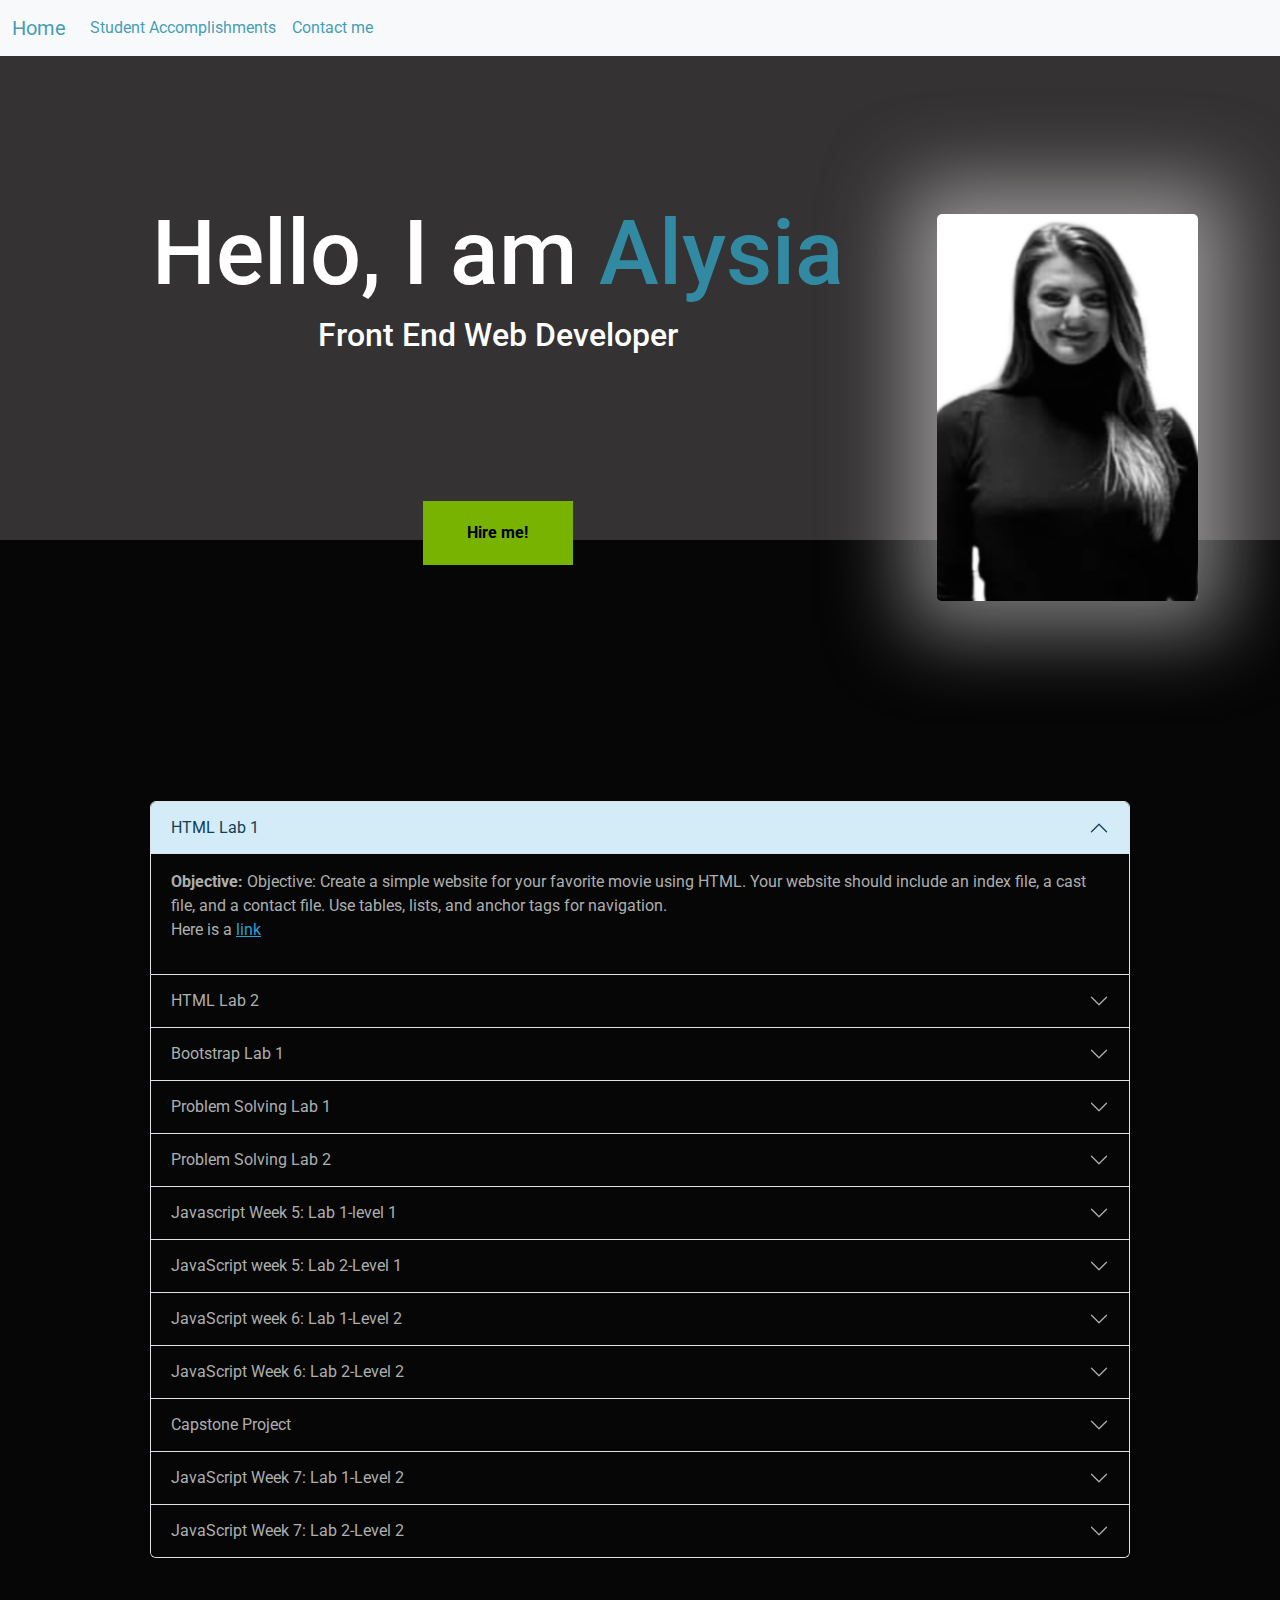
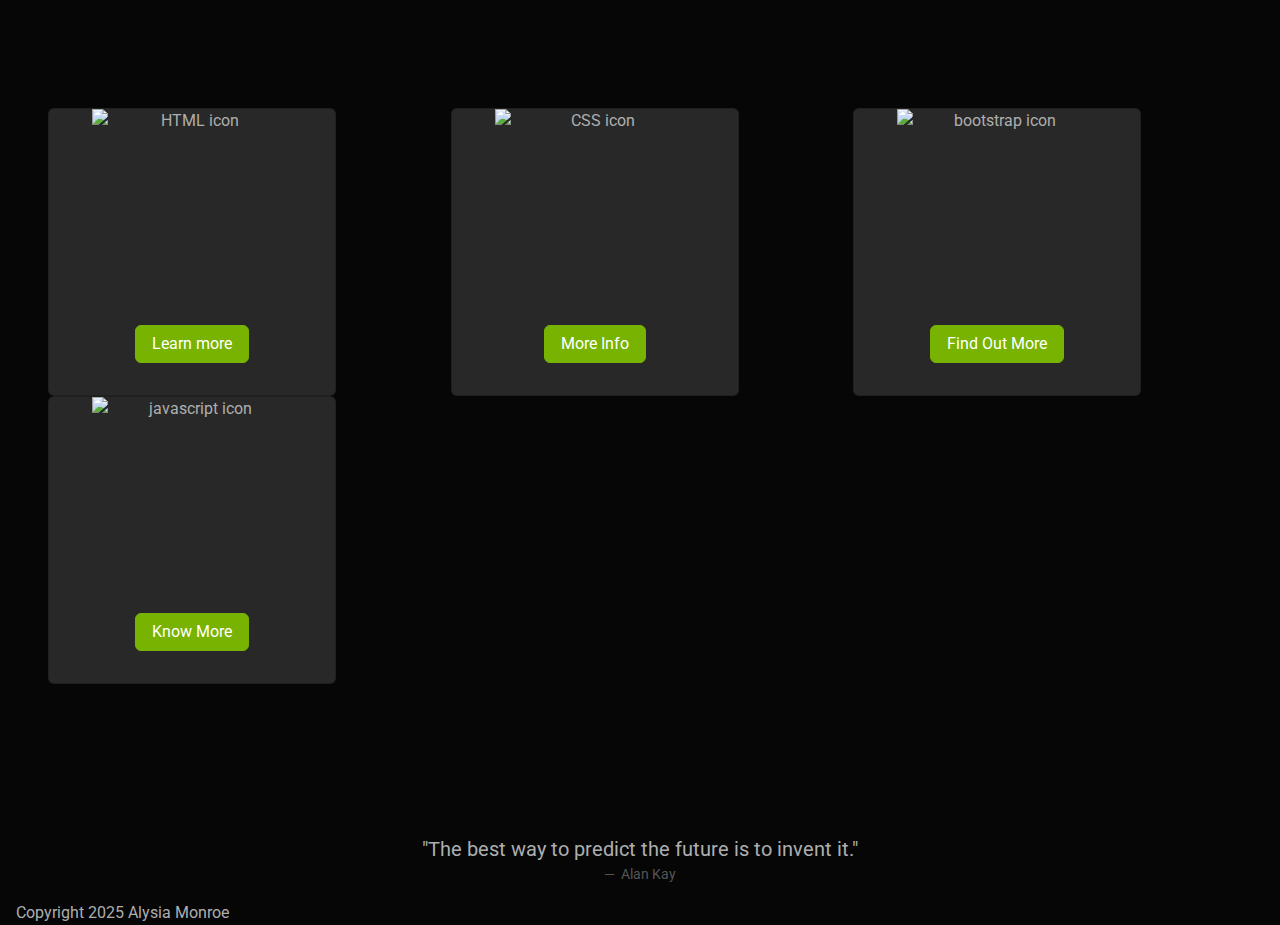
==== index.html @ daa877c4 "first submission" ====
<!DOCTYPE html>
<html lang="en">
  <head>
    <meta charset="UTF-8" />
    <meta name="viewport" content="width=device-width, initial-scale=1.0" />
    <title>Capstone Project|Week 8</title>
    <!--linked bootstrap-->
    <link rel="stylesheet" href="bootstrap.min (7).css" />
    <!--linked stylesheet-->
    <link rel="stylesheet" href="stylesheet.css" />
  </head>
  <body>
    <header>
      <!--start of navigation bar-->
      <nav class="navbar navbar-expand-md bg-body-tertiary">
        <div class="container-fluid">
          <a class="navbar-brand" aria-current="page" href="index.html"
            ><span id="blueName">Home</span></a
          >
          <button
            class="navbar-toggler"
            type="button"
            data-bs-toggle="collapse"
            data-bs-target="#navbarNav"
            aria-controls="navbarNav"
            aria-expanded="false"
            aria-label="Toggle navigation"
          >
            <span class="navbar-toggler-icon"></span>
          </button>
          <div class="collapse navbar-collapse" id="navbarNav">
            <ul class="navbar-nav">
              <li class="nav-item">
                <a
                  class="nav-link active"
                  aria-current="page"
                  href="accomplishments.html"
                  ><span id="blueName">Student Accomplishments</span></a
                >
              </li>

              <li class="nav-item">
                <a class="nav-link active" href="contact.html"
                  ><span id="blueName">Contact me</span></a
                >
              </li>
            </ul>
          </div>
        </div>
      </nav>
    </header>
    <main>
      <!---start of first grid system for image and h1-->
      <div class="container text-center mt-5">
        <div class="row">
          <div class="col-md mt-5 pt-5">
            <h1 class="giant-text">
              Hello, I am <span id="blueName">Alysia</span>
            </h1>
            <h4>Front End Web Developer</h4>
            <!--link for 1st button-->
            <div class="button-container margin-top: -60px">
              <div
                id="startButton"
                class="btn-success"
                style="color: black; cursor: pointer; margin-top: -60px"
              >
                Hire me!
              </div>
              <div id="output"></div>
            </div>
          </div>
          <div class="col-md-3">
            <img
              src="IMG_1224.jpg"
              alt="womans portrait"
              class="img-fluid"
              style="
                box-shadow: 0px 0px 80px 30px rgba(246, 244, 244, 0.5);
                border-radius: 5px;
                width: 300px;
                height: auto;
                margin-top: 110px;
              "
            />
          </div>
        </div>
      </div>

      <!-- start of accordian-->
      <div style="margin: 150px; padding-top: 50px">
        <div class="accordion" id="accordionPanelsStayOpenExample">
          <div class="accordion-item">
            <h2 class="accordion-header">
              <button
                class="accordion-button"
                type="button"
                data-bs-toggle="collapse"
                data-bs-target="#panelsStayOpen-collapseOne"
                aria-expanded="true"
                aria-controls="panelsStayOpen-collapseOne"
              >
                HTML Lab 1
              </button>
            </h2>
            <div
              id="panelsStayOpen-collapseOne"
              class="accordion-collapse collapse show"
            >
              <div class="accordion-body">
                <strong>Objective:</strong>
                Objective: Create a simple website for your favorite movie using
                HTML. Your website should include an index file, a cast file,
                and a contact file. Use tables, lists, and anchor tags for
                navigation.
                <p>
                  Here is a
                  <a href="https://github.com/Monroealysia8/week-1-lab">
                    link</a
                  >
                </p>
              </div>
            </div>
          </div>
          <div class="accordion-item">
            <h2 class="accordion-header">
              <button
                class="accordion-button collapsed"
                type="button"
                data-bs-toggle="collapse"
                data-bs-target="#panelsStayOpen-collapseTwo"
                aria-expanded="false"
                aria-controls="panelsStayOpen-collapseTwo"
              >
                HTML Lab 2
              </button>
            </h2>
            <div
              id="panelsStayOpen-collapseTwo"
              class="accordion-collapse collapse"
            >
              <div class="accordion-body">
                <strong>Objective:</strong>

                The objective of this project is to create a local news website
                consisting of three pages: index.html, sports.html, and
                economy.html. The index.html page should display the top 3 most
                important news items, while the sports.html page will feature
                sports-related content along with 3 relevant images. The
                economy.html page should present a table of stock information,
                including 5 entries with stock names and prices. Each page
                should have a consistent layout with navigation, main content,
                and footer sections. The navigation links should allow users to
                switch between pages seamlessly. Furthermore, the website should
                be styled with a uniform font family and appropriate text
                styling to ensure readability and enhance the presentation of
                the content.
                <p>
                  Here is a
                  <a href="https://monroealysia8.github.io/Local-News/">
                    link</a
                  >
                </p>
              </div>
            </div>
          </div>
          <div class="accordion-item">
            <h2 class="accordion-header">
              <button
                class="accordion-button collapsed"
                type="button"
                data-bs-toggle="collapse"
                data-bs-target="#panelsStayOpen-collapseThree"
                aria-expanded="false"
                aria-controls="panelsStayOpen-collapseThree"
              >
                Bootstrap Lab 1
              </button>
            </h2>
            <div
              id="panelsStayOpen-collapseThree"
              class="accordion-collapse collapse"
            >
              <div class="accordion-body">
                <strong>Objective:</strong>
                <p>
                  The goal of this project is to create a responsive and
                  visually appealing portfolio website using Bootstrap 5.
                </p>
                <p>
                  The website should include a navigation bar, a grid layout for
                  different sections (Home, About, Projects, and Contact), a
                  carousel in the Home section, and project showcase cards in
                  the Projects section.
                </p>
                <p>
                  The layout should be fully responsive, adjusting seamlessly to
                  different screen sizes, and styled using Bootstrap’s utility
                  classes.
                </p>
                <p>
                  This project will demonstrate the ability to implement key
                  Bootstrap components and create a functional and attractive
                  portfolio.
                </p>
                <p>
                  Here is a
                  <a href="https://monroealysia8.github.io/bootstrap-lab-1/">
                    link</a
                  >
                </p>
              </div>
            </div>
          </div>
          <div class="accordion-item">
            <h2 class="accordion-header">
              <button
                class="accordion-button collapsed"
                type="button"
                data-bs-toggle="collapse"
                data-bs-target="#panelsStayOpen-collapseFour"
                aria-expanded="false"
                aria-controls="panelsStayOpen-collapseFour"
              >
                Problem Solving Lab 1
              </button>
            </h2>
            <div
              id="panelsStayOpen-collapseFour"
              class="accordion-collapse collapse"
            >
              <div class="accordion-body">
                <strong>Objective:.</strong>
                <p>
                  Develop the flowchart and pseudocode for the following
                  exercises
                </p>
                <p>
                  1. Calculating the Perimeter of a Rectangle: Create a
                  flowchart and pseudocode to calculate the perimeter of a
                  rectangle given its length and width.
                </p>
                <p>
                  2. Calculating the Area of a Rectangle: Create a flowchart and
                  pseudocode to calculate the area of a rectangle given its
                  length and width.
                </p>
                <p>
                  3. Largest of 2 Numbers: Create a flowchart and pseudocode to
                  find the largest of 2 numbers provided by the user.
                </p>

                <p>
                  Here is a<a
                    href="https://monroealysia8.github.io/Problem-Solving-Lab-1/"
                  >
                    link</a
                  >
                </p>
              </div>
            </div>
          </div>
          <div class="accordion-item">
            <h2 class="accordion-header">
              <button
                class="accordion-button collapsed"
                type="button"
                data-bs-toggle="collapse"
                data-bs-target="#panelsStayOpen-collapseSix"
                aria-expanded="false"
                aria-controls="panelsStayOpen-collapseSix"
              >
                Problem Solving Lab 2
              </button>
            </h2>
            <div
              id="panelsStayOpen-collapseSix"
              class="accordion-collapse collapse"
            >
              <div class="accordion-body">
                <strong>Objective:</strong>
                <p>
                  Develop the flowchart and pseudocode for the following
                  exercises
                </p>
                <p>
                  1. Determining if a Student Passed or Failed: Create a
                  flowchart and pseudocode to determine if a student passed or
                  failed based on their score. The passing score is 50 or above.
                </p>
                <p>2. Deciding What to Wear Based on Temperature:</p>
                <ul>
                  <li>
                    Create a flowchart and pseudocode to decide what to wear
                    based on the temperature (Celsius).
                  </li>

                  <li>
                    If the temperature is above 30 degrees Celsius, recommend
                    Wear light clothing.
                  </li>
                  <li>
                    If the temperature is between 20 and 30 degrees Celsius,
                    recommend Wear moderate clothing.
                  </li>
                  <li>Any other temperature, recommend Wear warm clothing.</li>
                </ul>
                <p>
                  3. Determining if a Person Can Enter a Movie Based on Age:
                </p>

                <ul>
                  <li>
                    Create a flowchart and pseudocode to check if a person can
                    enter a movie based on their age.
                  </li>
                  <li>
                    The movie has an age restriction of 18 years or older.
                  </li>
                </ul>
                <p>
                  Here is a<a
                    href="https://monroealysia8.github.io/Problem-Solving-Lab-2/"
                  >
                    link</a
                  >
                </p>
              </div>
            </div>
          </div>
          <div class="accordion-item">
            <h2 class="accordion-header">
              <button
                class="accordion-button collapsed"
                type="button"
                data-bs-toggle="collapse"
                data-bs-target="#panelsStayOpen-collapseSeven"
                aria-expanded="false"
                aria-controls="panelsStayOpen-collapseSeven"
              >
                Javascript Week 5: Lab 1-level 1
              </button>
            </h2>
            <div
              id="panelsStayOpen-collapseSeven"
              class="accordion-collapse collapse"
            >
              <div class="accordion-body">
                <strong>Objective:</strong>
                <p>Temperature Converter:</p>
                <ul>
                  <li>
                    Create a program that asks the user to input a temperature
                    in Celsius.
                  </li>
                  <li>Convert the temperature to Fahrenheit.</li>
                  <li>Display a message with the conversion.</li>
                  <li>(input°C * 9/5) + 32</li>
                </ul>
                <p>Age Verification:</p>
                <ul>
                  <li>
                    Write a program that asks the user to input their age.
                  </li>
                  <li>
                    Determine if the user is a minor, an adult, or a senior
                    citizen.
                  </li>
                  <li>Display the previous determination.</li>
                </ul>
                <p>Simple Calculator:</p>
                <ul>
                  <li>
                    Write a program that asks the user to input two numbers.
                  </li>
                  <li>
                    The user will choose an operation (addition, subtraction,
                    multiplication, division).
                  </li>
                  <li>Perform the chosen operation on the two numbers.</li>
                  <li>Display the result of the operation.</li>
                </ul>
                <p>
                  Here is a<a
                    href="https://monroealysia8.github.io/lab-1-javascript/"
                  >
                    link</a
                  >
                </p>
              </div>
            </div>
          </div>
          <div class="accordion-item">
            <h2 class="accordion-header">
              <button
                class="accordion-button collapsed"
                type="button"
                data-bs-toggle="collapse"
                data-bs-target="#panelsStayOpen-collapseFive"
                aria-expanded="false"
                aria-controls="panelsStayOpen-collapseFive"
              >
                JavaScript week 5: Lab 2-Level 1
              </button>
            </h2>
            <div
              id="panelsStayOpen-collapseFive"
              class="accordion-collapse collapse"
            >
              <div class="accordion-body">
                <strong>Objective:</strong>
                <p>
                  1. Smallest of Three Numbers- Problem Statement: Create a
                  function that takes three numbers as input and determines the
                  smallest number.
                </p>
                <ul>
                  <li>Take three numbers from 3 inputs.</li>
                  <li>Compare the numbers to find the smallest.</li>
                  <li>Print the smallest number.</li>
                </ul>
                <p>
                  Here is a<a
                    href="https://monroealysia8.github.io/Problem-Solving-Lab-2/"
                  >
                    link</a
                  >
                </p>
              </div>
            </div>
          </div>
          <div class="accordion-item">
            <h2 class="accordion-header">
              <button
                class="accordion-button collapsed"
                type="button"
                data-bs-toggle="collapse"
                data-bs-target="#panelsStayOpen-collapseFive"
                aria-expanded="false"
                aria-controls="panelsStayOpen-collapseFive"
              >
                JavaScript week 6: Lab 1-Level 2
              </button>
            </h2>
            <div
              id="panelsStayOpen-collapseFive"
              class="accordion-collapse collapse"
            >
              <div class="accordion-body">
                <strong>Objective:</strong>
                <p>Array Manipulation and HTML Rendering using Bootstrap</p>
                <p>Task 1: Number Array Manipulation</p>
                <p>Given a numerical array: Let = [100, 456, 98, 45, 43, 73]</p>

                <ul>
                  <li>
                    Render all elements of the numbers array as a list on an
                    HTML page.
                  </li>
                  <li>
                    Render only the even numbers from the numbers array as a
                    list on an HTML page.
                  </li>
                </ul>
                <p>
                  Here is a<a href="https://monroealysia8.github.io/Lab-1/">
                    link</a
                  >
                </p>
              </div>
            </div>
          </div>
          <div class="accordion-item">
            <h2 class="accordion-header">
              <button
                class="accordion-button collapsed"
                type="button"
                data-bs-toggle="collapse"
                data-bs-target="#panelsStayOpen-collapseFive"
                aria-expanded="false"
                aria-controls="panelsStayOpen-collapseFive"
              >
                JavaScript Week 6: Lab 2-Level 2
              </button>
            </h2>
            <div
              id="panelsStayOpen-collapseFive"
              class="accordion-collapse collapse"
            >
              <div class="accordion-body">
                <strong>Objective:</strong>
                <p>
                  Working with Arrays of Objects and Rendering Information on
                  HTML
                </p>
                <p>Task 1: Music Bands</p>
                <p>
                  Create an array named bands that contains objects representing
                  different music bands.
                </p>
                <p>Each band object should have the following properties:</p>

                <ul>
                  <li>name (string): The name of the band.</li>
                  <li>genre (string): The genre of music the band plays.</li>
                  <li>formedYear (number): The year the band was formed.</li>
                  <li>
                    active (boolean): Whether the band is currently active.
                  </li>
                </ul>
                <p>Render the Information on HTML:</p>
                <ul>
                  <li>
                    Write a function that takes the bands array and renders the
                    information on an HTML page.
                  </li>
                  <li>
                    Display each band's name, genre, and the year they were
                    formed.
                  </li>
                  <li>Indicate whether the band is currently active.</li>
                </ul>
                <p>Task 2: Restaurants</p>
                <p>
                  Create an array named restaurants that contains objects
                  representing different restaurants.
                </p>
                <p>
                  Each restaurant object should have the following properties:
                </p>
                <ul>
                  <li>name (string): The name of the restaurant.</li>
                  <li>
                    cuisine (string): The type of cuisine the restaurant serves.
                  </li>
                  <li>location (string): The location of the restaurant.</li>
                  <li>
                    rating (number): The average rating of the restaurant (out
                    of 5).
                  </li>
                </ul>
                <p>Render the Information on HTML:</p>
                <ul>
                  <li>
                    Write a function that takes the restaurants array and
                    renders the information on an HTML page.
                  </li>
                  <li>
                    Display each restaurant's name, cuisine, location, and
                    rating.
                  </li>
                </ul>
                <p>Task 3: Supermarket Products</p>
                <p>
                  Create an array named products that contains objects
                  representing basic supermarket products.
                </p>
                <p>Each product object should have the following properties:</p>
                <ul>
                  <li>name (string): The name of the product.</li>
                  <li>
                    category (string): The category the product belongs to
                    (e.g., dairy, produce, etc.).
                  </li>
                  <li>price (number): The price of the product.</li>
                  <li>
                    inStock (boolean): Whether the product is currently in
                    stock.
                  </li>
                </ul>
                <p>Render the Information on HTML:</p>
                <ul>
                  <li>
                    Write a function that takes the products array and renders
                    the information on an HTML page.
                  </li>
                  <li>
                    Display each product's name, category, price, and stock
                    status.
                  </li>
                </ul>
                <p>Submission</p>
                <ul>
                  <li>
                    Create an HTML file for each task (bands.html,
                    restaurants.html, products.html).
                  </li>
                  <li>Use a navigation bar</li>
                  <li>Use Bootstrap 5</li>
                  <li>
                    Ensure your HTML and JavaScript files are well-organized and
                    commented.
                  </li>
                </ul>
                <p>
                  Here is a<a href="https://monroealysia8.github.io/Lab-2/">
                    link</a
                  >
                </p>
              </div>
            </div>
          </div>
          <div class="accordion-item">
            <h2 class="accordion-header">
              <button
                class="accordion-button collapsed"
                type="button"
                data-bs-toggle="collapse"
                data-bs-target="#panelsStayOpen-collapseFive"
                aria-expanded="false"
                aria-controls="panelsStayOpen-collapseFive"
              >
                Capstone Project
              </button>
            </h2>
            <div
              id="panelsStayOpen-collapseFive"
              class="accordion-collapse collapse"
            >
              <div class="accordion-body">
                <strong>Objective:</strong>
                <p>Style part of your content with Bootstrap classes</p>

                <ul>
                  <li>
                    Include responsive design on both pages Include Bootstrap
                    Grid on at least one page
                  </li>
                  <li>
                    Include at least one of the following: bootstrap nav, card,
                    or list group
                  </li>
                  <li>Include at least one bootstrap button</li>
                  <li>
                    Include at least one element with bootstrap margin or
                    padding
                  </li>
                </ul>
                <p>Style part of your content with regular CSS</p>
                <ul>
                  <li>Use at least one id selector</li>
                  <li>Use at least one class selector</li>
                </ul>
                <p>HTML:</p>

                <ul>
                  <li>Include a navigation bar to switch between pages</li>
                  <li>Includes at least 2 pages</li>
                  <li>Include at least one list (unordered or ordered)</li>
                  <li>Include at least 2 buttons</li>
                  <li>
                    The navbar should be on each page, and allow navigation to
                    every page
                  </li>
                </ul>
                <p>JavaScript:</p>
                <ul>
                  <li>
                    Each button in the HTML should have a click eventListener
                  </li>
                  <li>
                    Use at least one loop (for, while) OR array method like
                    forEach(), map() or reduce()
                  </li>
                </ul>
                <p>Best practices:</p>

                <ul>
                  <li>Correct HTML formatting</li>
                  <li>
                    Content inside of the
                    <body></body>
                    tag
                  </li>
                  <li>Correct use of open / closing tags</li>
                  <li>
                    Correct JavaScript formatting - no unused variables /
                    functions
                  </li>
                  <li>Correct CSS formatting - no unused ids, classes</li>
                </ul>

                <p>Version control</p>
                <ul>
                  <li>The code should be stored in a GitHub repository</li>
                </ul>
                <p>Deployment</p>
                <ul>
                  <li>The site should be deployed on GitHub Pages</li>
                </ul>
                <p>
                  Here is a<a href="https://monroealysia8.github.io/Lab-2/">
                    link</a
                  >
                </p>
              </div>
            </div>
          </div>
          <div class="accordion-item">
            <h2 class="accordion-header">
              <button
                class="accordion-button collapsed"
                type="button"
                data-bs-toggle="collapse"
                data-bs-target="#panelsStayOpen-collapseFive"
                aria-expanded="false"
                aria-controls="panelsStayOpen-collapseFive"
              >
                JavaScript Week 7: Lab 1-Level 2
              </button>
            </h2>
            <div
              id="panelsStayOpen-collapseFive"
              class="accordion-collapse collapse"
            >
              <div class="accordion-body">
                <strong>Objective:</strong>
                <p>
                  Starter data: let daysWeather = [ {"day": "Sunday",
                  "temperature": 60, "rainfall": 0.2}, {"day": "Monday",
                  "temperature": 55, "rainfall": 0}, {"day": "Tuesday",
                  "temperature": 63, "rainfall": 0.3}, {"day": "Wednesday",
                  "temperature": 57, "rainfall": 0.25}, ]
                </p>

                <ul>
                  <li>
                    Create a table with the column names "day", "temperature",
                    and "rain". Then, use a for loop to create a row on the
                    table for each object in the "daysWeather" array.
                  </li>
                  <li>
                    Add a button and a paragraph below the table. The button
                    should have the text "avgTemp". When the button is clicked,
                    calculate the average temperature for the displayed days.
                    Then display the average in the paragraph tag right below
                    the button.
                  </li>
                  <li>
                    Add another button and a paragraph tag below the table. The
                    button should have the text "maxRain". When the button is
                    clicked, you should find which displayed day had the highest
                    rain.
                  </li>
                </ul>
                <p>
                  Here is a<a
                    href="https://github.com/Monroealysia8/lab-1-javascript"
                  >
                    link</a
                  >
                </p>
              </div>
            </div>
          </div>
          <div class="accordion-item">
            <h2 class="accordion-header">
              <button
                class="accordion-button collapsed"
                type="button"
                data-bs-toggle="collapse"
                data-bs-target="#panelsStayOpen-collapseFive"
                aria-expanded="false"
                aria-controls="panelsStayOpen-collapseFive"
              >
                JavaScript Week 7: Lab 2-Level 2
              </button>
            </h2>
            <div
              id="panelsStayOpen-collapseFive"
              class="accordion-collapse collapse"
            >
              <div class="accordion-body">
                <strong>Objective:</strong>
                <p>Building a Simple Amazon-like Shopping Cart</p>
                <p>
                  let products = [{ id: 1, name: 'Echo Dot', price: 29.99,
                  quantity: 1 }, { id: 2, name: 'Fire TV Stick', price: 39.99,
                  quantity: 2 }, { id: 3, name: 'Kindle Paperwhite', price:
                  119.99, quantity: 1 }, { id: 4, name: 'Echo Show 5', price:
                  89.99, quantity: 0 }, { id: 5, name: 'Fire Tablet', price:
                  49.99, quantity: 3 }, { id: 6, name: 'Ring Video Doorbell',
                  price: 99.99, quantity: 1 }];
                </p>
                <ul>
                  <p>Calculate Total Invoice Amount:</p>
                  <li>
                    Create a JavaScript function to calculate the total invoice
                    amount based on the provided product array.
                  </li>
                  <li>
                    Use a for loop to iterate through the products, multiplying
                    price by quantity for each item and adding it to a total.
                  </li>
                  <li>output the calculated total.</li>
                </ul>
                <p>Render Cart Items:</p>
                <ul>
                  <li>
                    Create a JavaScript function to render the cart items as
                    rows in the Bootstrap table.
                  </li>
                  <li>
                    Use a for loop to iterate through the products, creating a
                    table row for each item and populating the cells with
                    product information.
                  </li>
                  <li>
                    Attach an event listener to the "Show Cart" button to call
                    the render function.
                  </li>
                </ul>
                <p>
                  Here is a<a
                    href="https://github.com/Monroealysia8/lab-2-javascript"
                  >
                    link</a
                  >
                </p>
              </div>
            </div>
          </div>
        </div>
      </div>
      <!--start of 2nd grid and 4 cards-->
      <div class="d-flex gap-5 justify-content-center m-5">
        <div id="section" class="row">
          <div class="col">
            <div
              class="card d-flex align-items-center text-center"
              style="width: 18rem"
            >
              <img
                src="https://mkornyev.github.io/my_images/html5.png"
                class="icon"
                alt="HTML icon"
              />
              <div class="card-body d-flex flex-column align-items-center">
                <div class="card-button-container">
                  <p href="#section" class="btn btn-success">Learn more</p>
                </div>
              </div>
            </div>
          </div>
          <div class="col">
            <div
              class="card d-flex align-items-center text-center"
              style="width: 18rem"
            >
              <img
                src="https://raw.githubusercontent.com/kadir014/kadir014.github.io/master/assets/csslogo.png"
                class="icon"
                alt="CSS icon"
              />
              <div class="card-body">
                <p href="#section" class="btn btn-success">More Info</p>
              </div>
            </div>
          </div>
          <div class="col">
            <div
              class="card d-flex align-items-center text-center"
              style="width: 18rem"
            >
              <img
                src="https://th.bing.com/th/id/R.76984d489016bb78c8c347e661bb8e94?rik=v6h54jhMOjGWxg&riu=http%3a%2f%2fassets.stickpng.com%2fimages%2f62a76492bd73a4af5c5d4fb9.png&ehk=CCD7CF%2fzwR7i%2bBDVkut8Jbuzx%2bibavojdYkrIJG2PIc%3d&risl=&pid=ImgRaw&r=0"
                class="icon"
                alt="bootstrap icon"
              />
              <div class="card-body">
                <p href="#section" class="btn btn-success">Find Out More</p>
              </div>
            </div>
          </div>
          <div class="col">
            <div
              class="card d-flex align-items-center text-center"
              style="width: 18rem"
            >
              <img
                src="https://th.bing.com/th/id/R.ed93ddf18043d20d58c9889c2f03e2a7?rik=4Ix4Ian5%2fgjYpQ&riu=http%3a%2f%2fkenstacktechnologies.com%2fassets%2fimg%2flanguage%2fjs.png&ehk=8ucOOHzOyyv%2fqt5u%2b5R2NNXAqWZXU5lgQmAr%2bdF8zZ0%3d&risl=&pid=ImgRaw&r=0"
                class="icon"
                alt="javascript icon"
              />
              <div class="card-body">
                <p href="#section" id="learnMoreButton" class="btn btn-success">
                  Know More
                </p>
              </div>
            </div>
          </div>
        </div>
      </div>
      <!--start of quote-->
      <div id="quote">
        <figure class="text-center mt-5">
          <blockquote class="blockquote">
            <p>"The best way to predict the future is to invent it."</p>
          </blockquote>
          <figcaption class="blockquote-footer">
            Alan Kay<cite title="Source Title"></cite>
          </figcaption>
        </figure>
      </div>
    </main>
    <footer class="m-3">
      <p>Copyright <span id="year">2025</span> Alysia Monroe</p>
    </footer>
    <!--linked bootstrap-->
    <script
      src="https://cdn.jsdelivr.net/npm/bootstrap@5.3.3/dist/js/bootstrap.bundle.min.js"
      integrity="sha384-YvpcrYf0tY3lHB60NNkmXc5s9fDVZLESaAA55NDzOxhy9GkcIdslK1eN7N6jIeHz"
      crossorigin="anonymous"
    ></script>
    <!---linked java script-->
    <script src="script.js"></script>
  </body>
</html>
---- stylesheet.css ----
#alertButton{
    float: right;
}

#blueName{color:#3193aee8;
}

.icon{
    height: 200px;
width: 200px;
}

.giant-text{
    font-size: 90px;
}

body, html{
    margin: 0;
    padding: 0;
    height: 100%;
}
.button-container{
    display:flex;
    justify-content: center;
    align-items: center;
    height: 100%;
    width: 100%;
}

#startButton{
    margin-top: 250px;
    padding: 20px;
    text-align: center;
    width: 150px;
    font-weight: 700; 
    font-size: 16px
}

.accordian-container{
    padding: 20px;
}
    
 #quote{
    margin-top: 150px;
 }   

 body::before {
  content: '';
  position: absolute;
  top: 0;
  left: 0;
  width: 100%;
  height: 60%;
  background-color: rgba(97, 93, 93, 0.5); 
  z-index: -1; 
}

.image-container{
    display: flex;
  justify-content: center; 
  gap: 10px; 
}

#contactFooter{
    position: fixed;
    bottom: 0;
    margin-left: 10px;
}
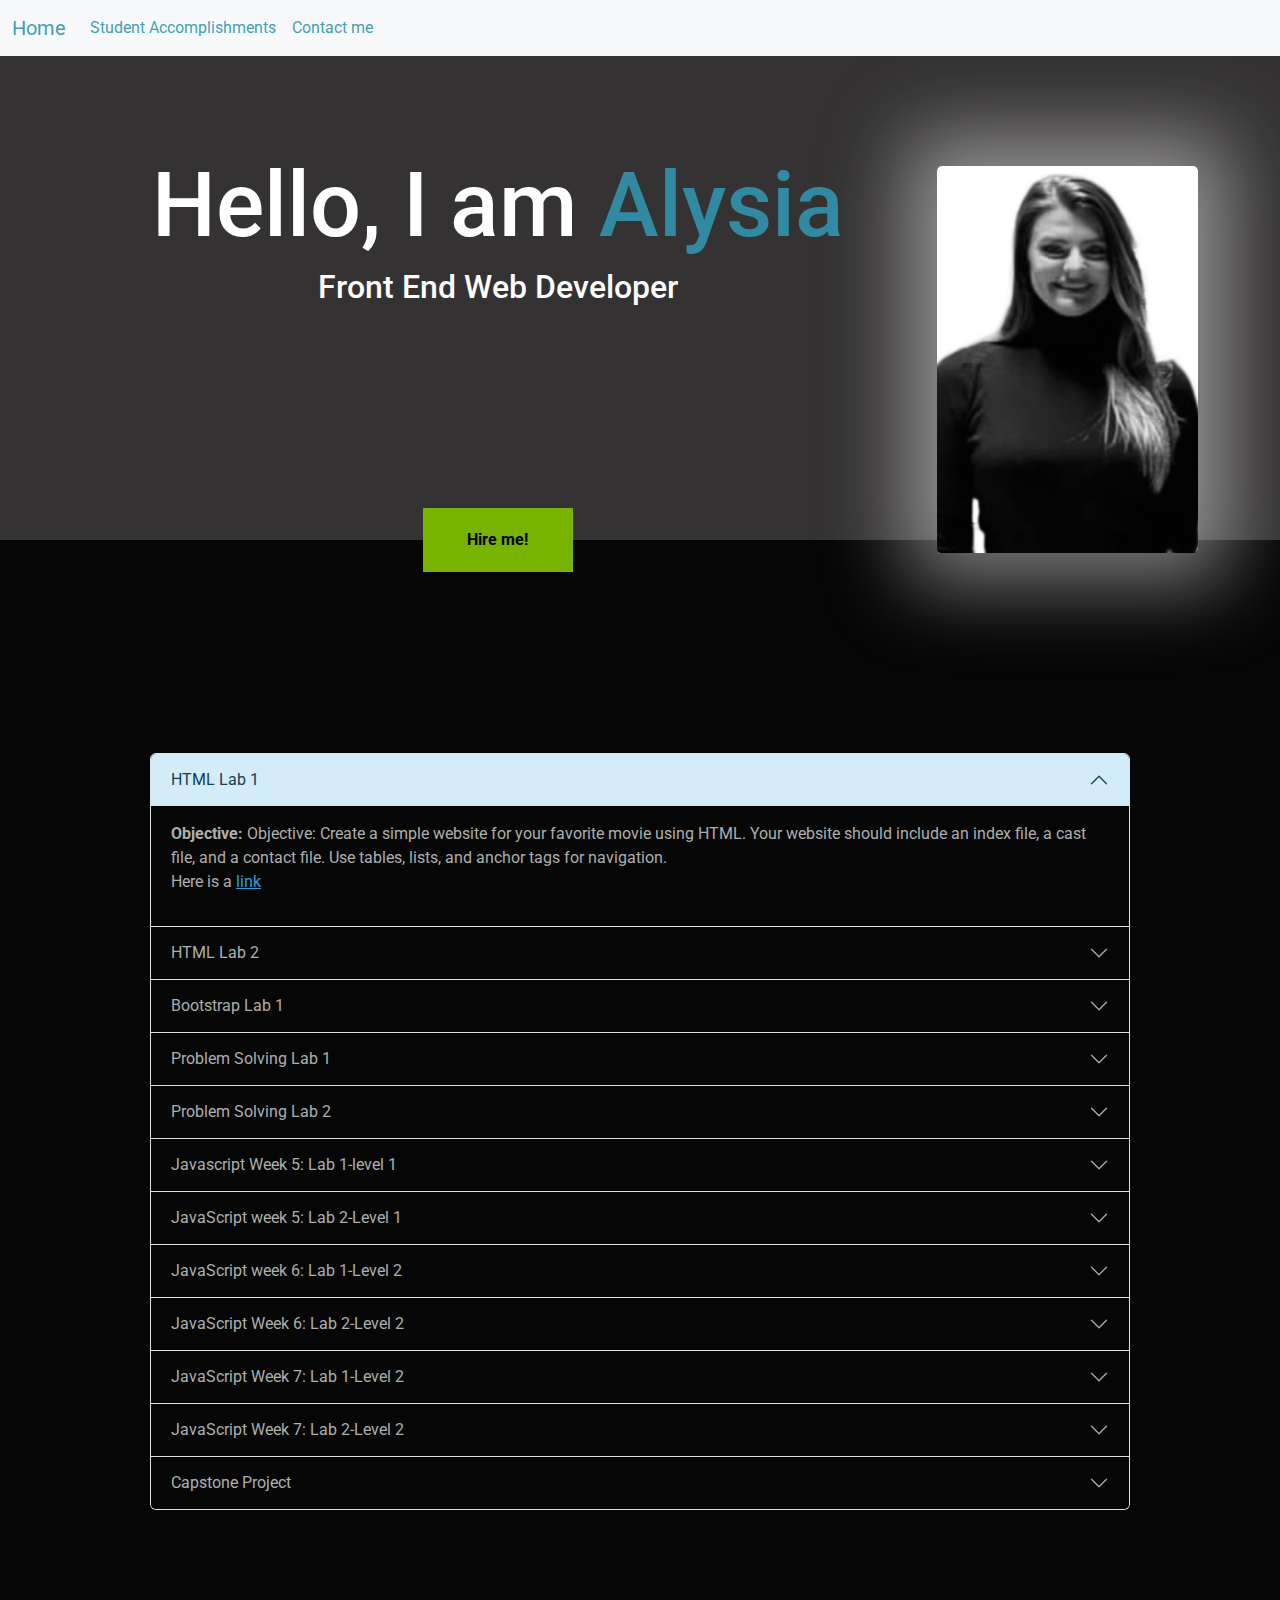
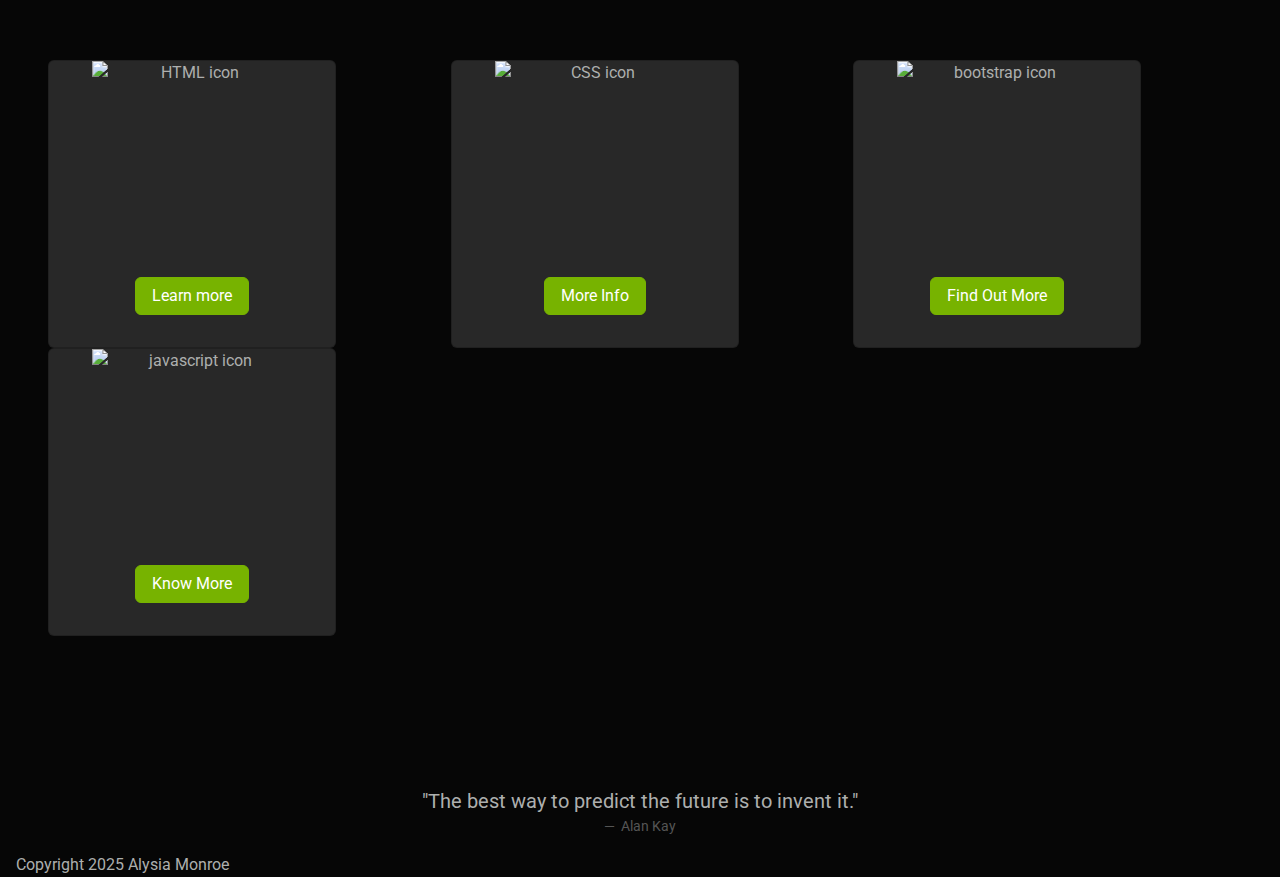
==== commit d7f9c2cb: "second submission" ====
--- a/index.html
+++ b/index.html
@@ -51,7 +51,7 @@
     </header>
     <main>
       <!---start of first grid system for image and h1-->
-      <div class="container text-center mt-5">
+      <div class="container text-center m-6">
         <div class="row">
           <div class="col-md mt-5 pt-5">
             <h1 class="giant-text">
@@ -63,7 +63,7 @@
               <div
                 id="startButton"
                 class="btn-success"
-                style="color: black; cursor: pointer; margin-top: -60px"
+                style="color: black; cursor: pointer; margin-top: 50px"
               >
                 Hire me!
               </div>
@@ -266,15 +266,15 @@
                 class="accordion-button collapsed"
                 type="button"
                 data-bs-toggle="collapse"
-                data-bs-target="#panelsStayOpen-collapseSix"
-                aria-expanded="false"
-                aria-controls="panelsStayOpen-collapseSix"
+                data-bs-target="#panelsStayOpen-collapseFive"
+                aria-expanded="false"
+                aria-controls="panelsStayOpen-collapseFive"
               >
                 Problem Solving Lab 2
               </button>
             </h2>
             <div
-              id="panelsStayOpen-collapseSix"
+              id="panelsStayOpen-collapseFive"
               class="accordion-collapse collapse"
             >
               <div class="accordion-body">
@@ -334,15 +334,15 @@
                 class="accordion-button collapsed"
                 type="button"
                 data-bs-toggle="collapse"
-                data-bs-target="#panelsStayOpen-collapseSeven"
-                aria-expanded="false"
-                aria-controls="panelsStayOpen-collapseSeven"
+                data-bs-target="#panelsStayOpen-collapseSix"
+                aria-expanded="false"
+                aria-controls="panelsStayOpen-collapseSix"
               >
                 Javascript Week 5: Lab 1-level 1
               </button>
             </h2>
             <div
-              id="panelsStayOpen-collapseSeven"
+              id="panelsStayOpen-collapseSix"
               class="accordion-collapse collapse"
             >
               <div class="accordion-body">
@@ -396,15 +396,15 @@
                 class="accordion-button collapsed"
                 type="button"
                 data-bs-toggle="collapse"
-                data-bs-target="#panelsStayOpen-collapseFive"
-                aria-expanded="false"
-                aria-controls="panelsStayOpen-collapseFive"
+                data-bs-target="#panelsStayOpen-collapseSeven"
+                aria-expanded="false"
+                aria-controls="panelsStayOpen-collapseSeven"
               >
                 JavaScript week 5: Lab 2-Level 1
               </button>
             </h2>
             <div
-              id="panelsStayOpen-collapseFive"
+              id="panelsStayOpen-collapseSeven"
               class="accordion-collapse collapse"
             >
               <div class="accordion-body">
@@ -435,15 +435,15 @@
                 class="accordion-button collapsed"
                 type="button"
                 data-bs-toggle="collapse"
-                data-bs-target="#panelsStayOpen-collapseFive"
-                aria-expanded="false"
-                aria-controls="panelsStayOpen-collapseFive"
+                data-bs-target="#panelsStayOpen-collapseEight"
+                aria-expanded="false"
+                aria-controls="panelsStayOpen-collapseEight"
               >
                 JavaScript week 6: Lab 1-Level 2
               </button>
             </h2>
             <div
-              id="panelsStayOpen-collapseFive"
+              id="panelsStayOpen-collapseEight"
               class="accordion-collapse collapse"
             >
               <div class="accordion-body">
@@ -476,15 +476,15 @@
                 class="accordion-button collapsed"
                 type="button"
                 data-bs-toggle="collapse"
-                data-bs-target="#panelsStayOpen-collapseFive"
-                aria-expanded="false"
-                aria-controls="panelsStayOpen-collapseFive"
+                data-bs-target="#panelsStayOpen-collapseNine"
+                aria-expanded="false"
+                aria-controls="panelsStayOpen-collapseNine"
               >
                 JavaScript Week 6: Lab 2-Level 2
               </button>
             </h2>
             <div
-              id="panelsStayOpen-collapseFive"
+              id="panelsStayOpen-collapseNine"
               class="accordion-collapse collapse"
             >
               <div class="accordion-body">
@@ -600,117 +600,22 @@
               </div>
             </div>
           </div>
-          <div class="accordion-item">
-            <h2 class="accordion-header">
-              <button
-                class="accordion-button collapsed"
-                type="button"
-                data-bs-toggle="collapse"
-                data-bs-target="#panelsStayOpen-collapseFive"
-                aria-expanded="false"
-                aria-controls="panelsStayOpen-collapseFive"
-              >
-                Capstone Project
-              </button>
-            </h2>
-            <div
-              id="panelsStayOpen-collapseFive"
-              class="accordion-collapse collapse"
-            >
-              <div class="accordion-body">
-                <strong>Objective:</strong>
-                <p>Style part of your content with Bootstrap classes</p>
-
-                <ul>
-                  <li>
-                    Include responsive design on both pages Include Bootstrap
-                    Grid on at least one page
-                  </li>
-                  <li>
-                    Include at least one of the following: bootstrap nav, card,
-                    or list group
-                  </li>
-                  <li>Include at least one bootstrap button</li>
-                  <li>
-                    Include at least one element with bootstrap margin or
-                    padding
-                  </li>
-                </ul>
-                <p>Style part of your content with regular CSS</p>
-                <ul>
-                  <li>Use at least one id selector</li>
-                  <li>Use at least one class selector</li>
-                </ul>
-                <p>HTML:</p>
-
-                <ul>
-                  <li>Include a navigation bar to switch between pages</li>
-                  <li>Includes at least 2 pages</li>
-                  <li>Include at least one list (unordered or ordered)</li>
-                  <li>Include at least 2 buttons</li>
-                  <li>
-                    The navbar should be on each page, and allow navigation to
-                    every page
-                  </li>
-                </ul>
-                <p>JavaScript:</p>
-                <ul>
-                  <li>
-                    Each button in the HTML should have a click eventListener
-                  </li>
-                  <li>
-                    Use at least one loop (for, while) OR array method like
-                    forEach(), map() or reduce()
-                  </li>
-                </ul>
-                <p>Best practices:</p>
-
-                <ul>
-                  <li>Correct HTML formatting</li>
-                  <li>
-                    Content inside of the
-                    <body></body>
-                    tag
-                  </li>
-                  <li>Correct use of open / closing tags</li>
-                  <li>
-                    Correct JavaScript formatting - no unused variables /
-                    functions
-                  </li>
-                  <li>Correct CSS formatting - no unused ids, classes</li>
-                </ul>
-
-                <p>Version control</p>
-                <ul>
-                  <li>The code should be stored in a GitHub repository</li>
-                </ul>
-                <p>Deployment</p>
-                <ul>
-                  <li>The site should be deployed on GitHub Pages</li>
-                </ul>
-                <p>
-                  Here is a<a href="https://monroealysia8.github.io/Lab-2/">
-                    link</a
-                  >
-                </p>
-              </div>
-            </div>
-          </div>
-          <div class="accordion-item">
-            <h2 class="accordion-header">
-              <button
-                class="accordion-button collapsed"
-                type="button"
-                data-bs-toggle="collapse"
-                data-bs-target="#panelsStayOpen-collapseFive"
-                aria-expanded="false"
-                aria-controls="panelsStayOpen-collapseFive"
+
+          <div class="accordion-item">
+            <h2 class="accordion-header">
+              <button
+                class="accordion-button collapsed"
+                type="button"
+                data-bs-toggle="collapse"
+                data-bs-target="#panelsStayOpen-collapseEleven"
+                aria-expanded="false"
+                aria-controls="panelsStayOpen-collapseEleven"
               >
                 JavaScript Week 7: Lab 1-Level 2
               </button>
             </h2>
             <div
-              id="panelsStayOpen-collapseFive"
+              id="panelsStayOpen-collapseEleven"
               class="accordion-collapse collapse"
             >
               <div class="accordion-body">
@@ -759,15 +664,15 @@
                 class="accordion-button collapsed"
                 type="button"
                 data-bs-toggle="collapse"
-                data-bs-target="#panelsStayOpen-collapseFive"
-                aria-expanded="false"
-                aria-controls="panelsStayOpen-collapseFive"
+                data-bs-target="#panelsStayOpen-collapseTwelve"
+                aria-expanded="false"
+                aria-controls="panelsStayOpen-collapseTwelve"
               >
                 JavaScript Week 7: Lab 2-Level 2
               </button>
             </h2>
             <div
-              id="panelsStayOpen-collapseFive"
+              id="panelsStayOpen-collapseTwelve"
               class="accordion-collapse collapse"
             >
               <div class="accordion-body">
@@ -820,10 +725,106 @@
               </div>
             </div>
           </div>
+          <div class="accordion-item">
+            <h2 class="accordion-header">
+              <button
+                class="accordion-button collapsed"
+                type="button"
+                data-bs-toggle="collapse"
+                data-bs-target="#panelsStayOpen-collapseTen"
+                aria-expanded="false"
+                aria-controls="panelsStayOpen-collapseTen"
+              >
+                Capstone Project
+              </button>
+            </h2>
+            <div
+              id="panelsStayOpen-collapseTen"
+              class="accordion-collapse collapse"
+            >
+              <div class="accordion-body">
+                <strong>Objective:</strong>
+                <p>Style part of your content with Bootstrap classes</p>
+
+                <ul>
+                  <li>
+                    Include responsive design on both pages Include Bootstrap
+                    Grid on at least one page
+                  </li>
+                  <li>
+                    Include at least one of the following: bootstrap nav, card,
+                    or list group
+                  </li>
+                  <li>Include at least one bootstrap button</li>
+                  <li>
+                    Include at least one element with bootstrap margin or
+                    padding
+                  </li>
+                </ul>
+                <p>Style part of your content with regular CSS</p>
+                <ul>
+                  <li>Use at least one id selector</li>
+                  <li>Use at least one class selector</li>
+                </ul>
+                <p>HTML:</p>
+
+                <ul>
+                  <li>Include a navigation bar to switch between pages</li>
+                  <li>Includes at least 2 pages</li>
+                  <li>Include at least one list (unordered or ordered)</li>
+                  <li>Include at least 2 buttons</li>
+                  <li>
+                    The navbar should be on each page, and allow navigation to
+                    every page
+                  </li>
+                </ul>
+                <p>JavaScript:</p>
+                <ul>
+                  <li>
+                    Each button in the HTML should have a click eventListener
+                  </li>
+                  <li>
+                    Use at least one loop (for, while) OR array method like
+                    forEach(), map() or reduce()
+                  </li>
+                </ul>
+                <p>Best practices:</p>
+
+                <ul>
+                  <li>Correct HTML formatting</li>
+                  <li>
+                    Content inside of the
+                    <body></body>
+                    tag
+                  </li>
+                  <li>Correct use of open / closing tags</li>
+                  <li>
+                    Correct JavaScript formatting - no unused variables /
+                    functions
+                  </li>
+                  <li>Correct CSS formatting - no unused ids, classes</li>
+                </ul>
+
+                <p>Version control</p>
+                <ul>
+                  <li>The code should be stored in a GitHub repository</li>
+                </ul>
+                <p>Deployment</p>
+                <ul>
+                  <li>The site should be deployed on GitHub Pages</li>
+                </ul>
+                <p>
+                  Here is a<a href="https://monroealysia8.github.io/Capstone-Project/">
+                    link</a
+                  >
+                </p>
+              </div>
+            </div>
+          </div>
         </div>
       </div>
       <!--start of 2nd grid and 4 cards-->
-      <div class="d-flex gap-5 justify-content-center m-5">
+      <div class="d-flex gap-5 justify-content-center m-5 ">
         <div id="section" class="row">
           <div class="col">
             <div
